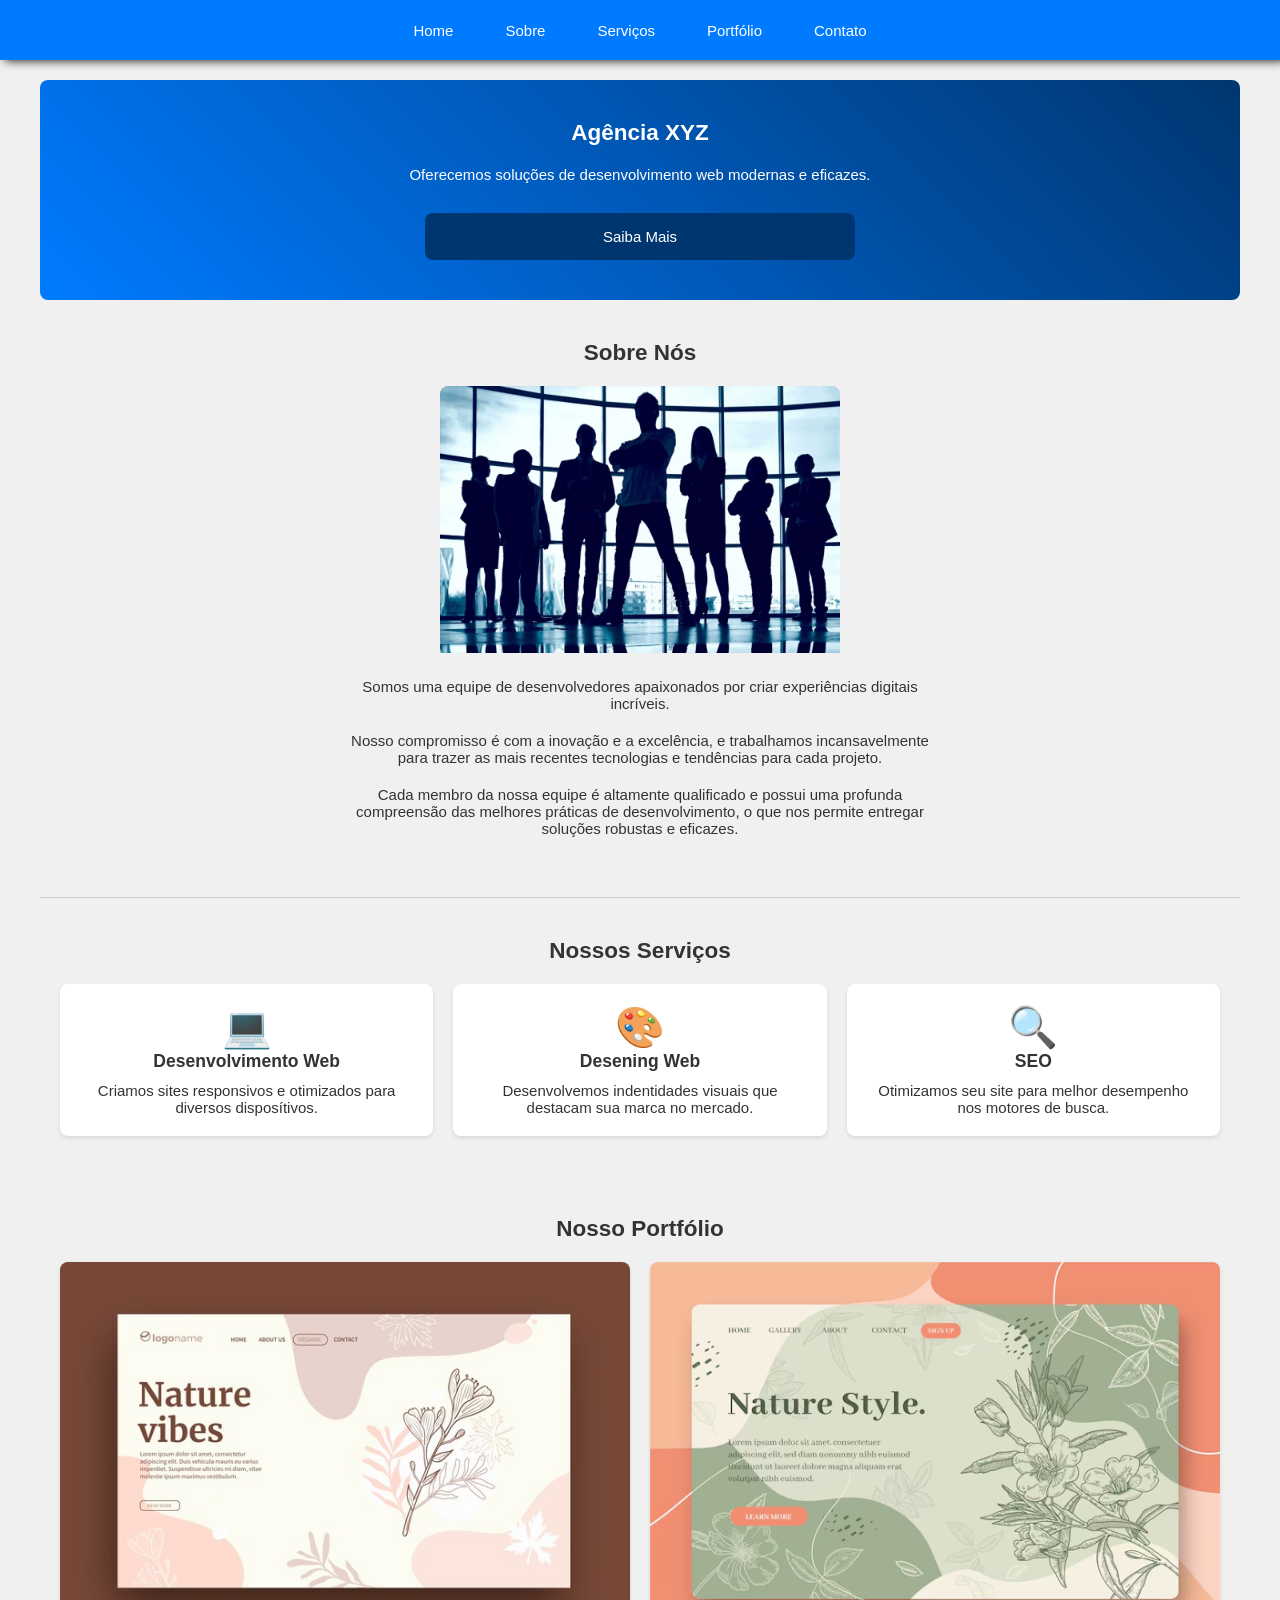
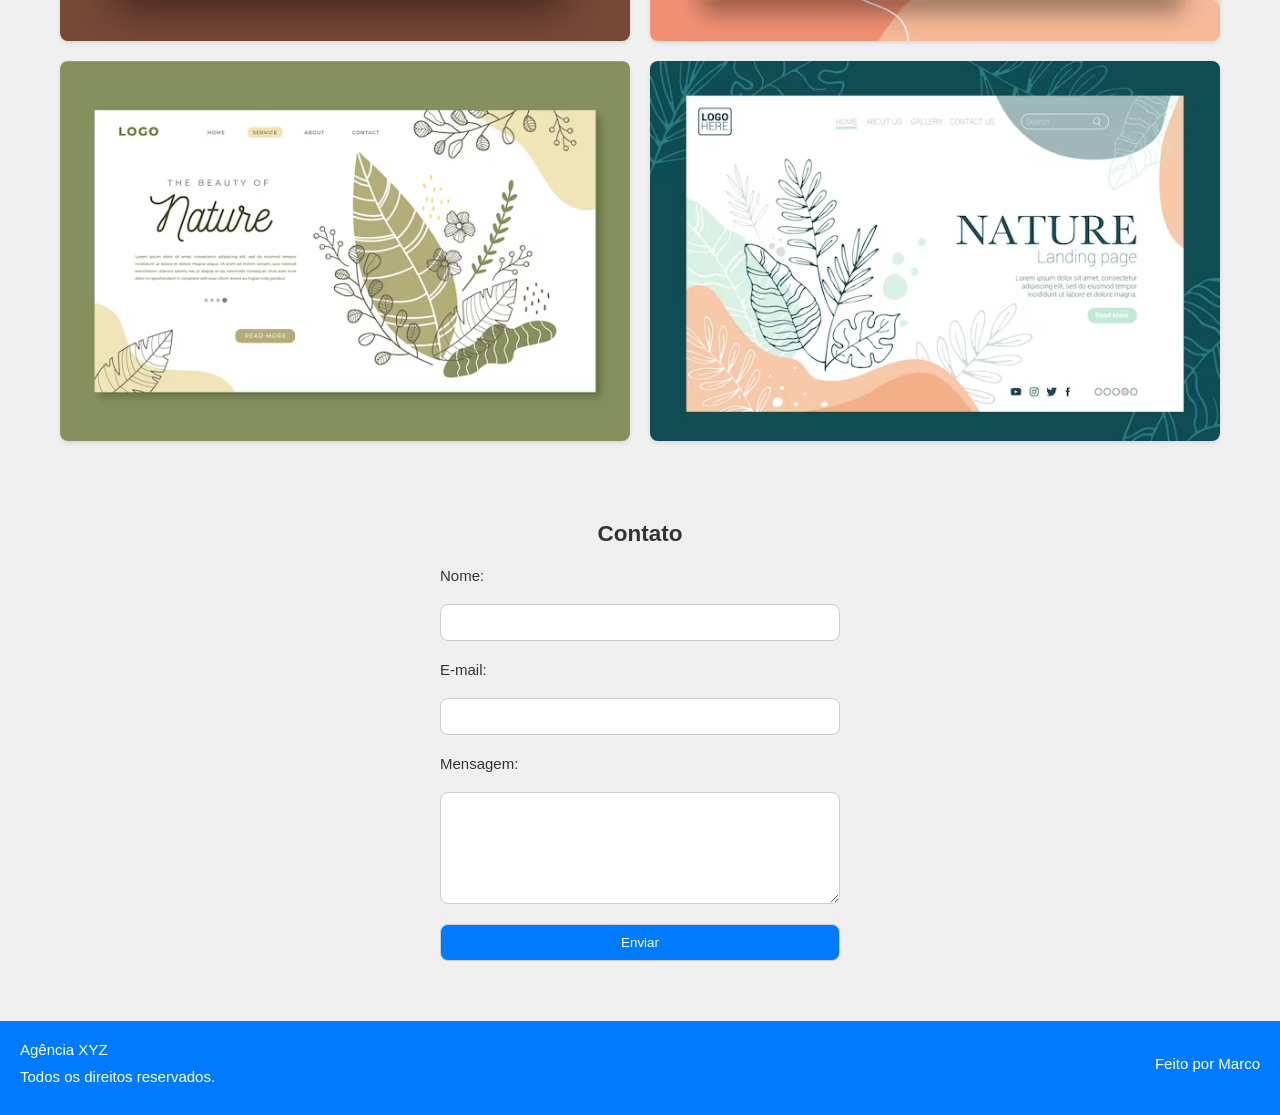
==== index.html @ f5da460e "Marco:Testes em HTM/CSS/JavaScript" ====
<html>

<head>
    <meta charset="UTF-8" />
    <title>Comece na Programação</title>
    <meta name="author" content="Marco" />
    <link rel="stylesheet" href="style.css" />
    <meta name="viewport" content="width=device-width, initial-scale=1.0" />
</head>

<body>
    <header>
        <nav>
            <ul>
                <li><a href="">Home</a></li>
                <li class="menu-hide"><a href="">Sobre</a></li>
                <li class="menu-hide"><a href="">Serviços</a></li>
                <li><a href="">Portfólio</a></li>
                <li><a href="">Contato</a></li>

            </ul>
        </nav>
    </header>
    <main>
        <section class="hero">
            <h1>Agência XYZ</h1>
            <p>Oferecemos soluções de desenvolvimento web modernas e eficazes.</p>
            <a class="cta" href="">Saiba Mais</a>
        </section>
        <section class="sobre">
            <h2>Sobre Nós</h2>
            <img src="images/team.jpg" />
            <p>Somos uma equipe de desenvolvedores apaixonados por criar experiências digitais incríveis.</p>
            <p>Nosso compromisso é com a inovação e a excelência, e trabalhamos incansavelmente para trazer as mais
                recentes tecnologias e tendências para cada projeto.</p>
            <p>Cada membro da nossa equipe é altamente qualificado e possui uma profunda compreensão das melhores
                práticas de desenvolvimento, o que nos permite entregar soluções robustas e eficazes.</p>
        </section>
        <section class="service">
            <h2>Nossos Serviços</h2>

            <div class="service-area">
                <div class="service-item">
                    <div class="service-icon">💻</div>
                    <h3>Desenvolvimento Web</h3>
                    <p>Criamos sites responsivos e otimizados para diversos disposítivos.</p>
                </div>

                <div class="service-item">
                    <div class="service-icon">🎨</div>
                    <h3>Desening Web</h3>
                    <p>Desenvolvemos indentidades visuais que destacam sua marca no mercado.</p>
                </div>

                <div class="service-item">
                    <div class="service-icon">🔍</div>
                    <h3>SEO</h3>
                    <p>Otimizamos seu site para melhor desempenho nos motores de busca.</p>
                </div>
            </div>
        </section>

        <section class="portfolio">

            <h2>Nosso Portfólio</h2>

            <div class="grid">
                <div class="grid-item">
                    <img src="images/port1.jpg" />
                </div>

                <div class="grid-item">
                    <img src="images/port2.jpg" />
                </div>

                <div class="grid-item">
                    <img src="images/port3.jpg" />
                </div>

                <div class="grid-item">
                    <img src="images/port4.jpg" />
                </div>
            </div>
        </section>

        <section class="contato">
            <h2>Contato</h2>
            <form>
                <label for="name">Nome:</label>
                <input name="name" type="text" id="name" />

                <label for="email">E-mail:</label>
                <input name="email" type="email" id="email" />

                <label for="msg">Mensagem:</label>
                <textarea name="mensagem" type="text" id="msg" rows="6"></textarea>
                <button>Enviar</button>
            </form>
        </section>
    </main>

    <footer>
        <div>
            <p>Agência XYZ</p>
            <p>Todos os direitos reservados.</p>
        </div>
        <div>
            <p>Feito por Marco</p>
        </div>
    </footer>

</body>


</html>
---- style.css ----
* {
    margin: 0;
    padding: 0;
}

:root {
    --main-bg-color: #f0f0f0;
    --main-bg-light: #fff;
    --main-text-color: #333;
    --main-text-light: #ccc;
    --primary-color: #007bff;
    --secondary-color: #003670;
    --light-color: #fff;
    --font-family: arial, sans-serif;
    --header-height: 60px;

}

html {
    font-size: 62.5%;
}

body {
    font-size: 1.5rem;
    font-family: var(--font-family);
    background-color: var(--main-bg-color);
    color: var(--main-text-color);
}

header {
    background-color: var(--primary-color);
    display: flex;
    justify-content: center;
    align-items: center;
    height: var(--header-height);
    box-shadow: 5px 0px 10px rgba(0, 0, 0, 1.5);
}

nav ul {
    display: flex;
    list-style: none;
    gap: 20px;
}

nav a {
    text-decoration: none;
    color: var(--light-color);
    padding: 8px 16px;
}

nav a:hover {
    border-radius: 10px;
    background-color: var(--secondary-color);
    transition: all 0.5s ease;
}

.menu-hide {
    display: none;
}

main {
    padding: 20px;
    margin: auto;
    max-width: 1200px;
}

.hero {
    background-image: linear-gradient(45deg, var(--primary-color), var(--secondary-color));
    color: var(--light-color);
    padding: 40px 20px;
    text-align: center;
    border-radius: 8px;

}

.hero h1 {
    padding-bottom: 20px;
}

.hero .cta {
    display: block;
    background-color: var(--secondary-color);
    color: var(--light-color);
    text-decoration: none;
    padding: 15px;
    border-radius: 8px;
    max-width: 400px;
    align-items: center;
    margin: 20px auto 0 auto;
    animation-name: bounce;
    animation-duration: 2s;
    animation-iteration-count: infinite;
}

.cta:hover {
    background-color: var(--primary-color);
}

@keyframes bounce {
    0% {
        transform: scale(1);
    }

    50% {
        transform: scale(1.07);
    }

    100% {
        transform: scale(1);
    }
}

h2 {
    padding-bottom: 20px;
}

.sobre,
.service,
.portfolio,
.contato {
    text-align: center;
    padding: 40px 20px;
}

.sobre {
    border-bottom: 1px solid var(--main-text-light);
}

.sobre p {
    padding-bottom: 10px;
    max-width: 600px;
    margin: 10px auto;
    text-align: center;
}

.sobre img {
    max-width: 100%;
    width: 400px;
    padding-bottom: 15px;
    border-radius: 8px;
}

.service-area {
    display: flex;
    flex-direction: column;
    gap: 20px;
}

.service-item {
    flex: 1;
    background-color: var(--main-bg-light);
    padding: 20px;
    border-radius: 8px;
    box-shadow: 0 2px 4px rgba(0, 0, 0, 0.1);
}

.service-icon {
    font-size: 4rem;
}

.service-item,
h3,
p {
    padding-bottom: 1rem;

}


.service-item:hover {
    transform: scale(1.08);
    transition: all 0.4s ease;
    background-color: var(--primary-color);
    color: var(--light-color);
}


.grid {
    display: grid;
    grid-template-columns: 1fr;
    gap: 20px;
}

.grid-item img {
    width: 100%;
    border-radius: 8px;
    box-shadow: 0 2px 4px rgba(0, 0, 0, 0.1);
    transition: all 0.3s ease;
}

.grid-item img:hover {
    transform: scale(1.05);
}

form {
    display: flex;
    flex-direction: column;
    gap: 20px;
    max-width: 400px;
    margin: auto;
}

form label {
    text-align: left;
}

form input,
textarea {
    border: 1px solid var(--main-text-light);
    color: var(--main-text-color);
    border-radius: 8px;
    padding: 10px;

}

button {
    padding: 10px;
    border: 1px solid var(--main-text-light);
    border-radius: 8px;
    background-color: var(--primary-color);
    color: var(--light-color);
    transition: all 0.3s ease;
}

form button:hover {
    transform: scale(1.05);
    background-color: var(--secondary-color);
    cursor: pointer;
}

footer {
    background-color: var(--primary-color);
    color: var(--light-color);
    padding: 20px;
    display: flex;
    flex-direction: column;
    gap: 20px;
    text-align: center;
}



@media(width>700px) {
    .menu-hide {
        display: block;
    }

    .service-area {
        flex-direction: row;
    }

    .grid {
        display: grid;
        grid-template-columns: repeat(2, 1fr);
    }

    footer {
        flex-direction: row;
        justify-content: space-between;
        align-items: center;
        text-align: left;
    }

}
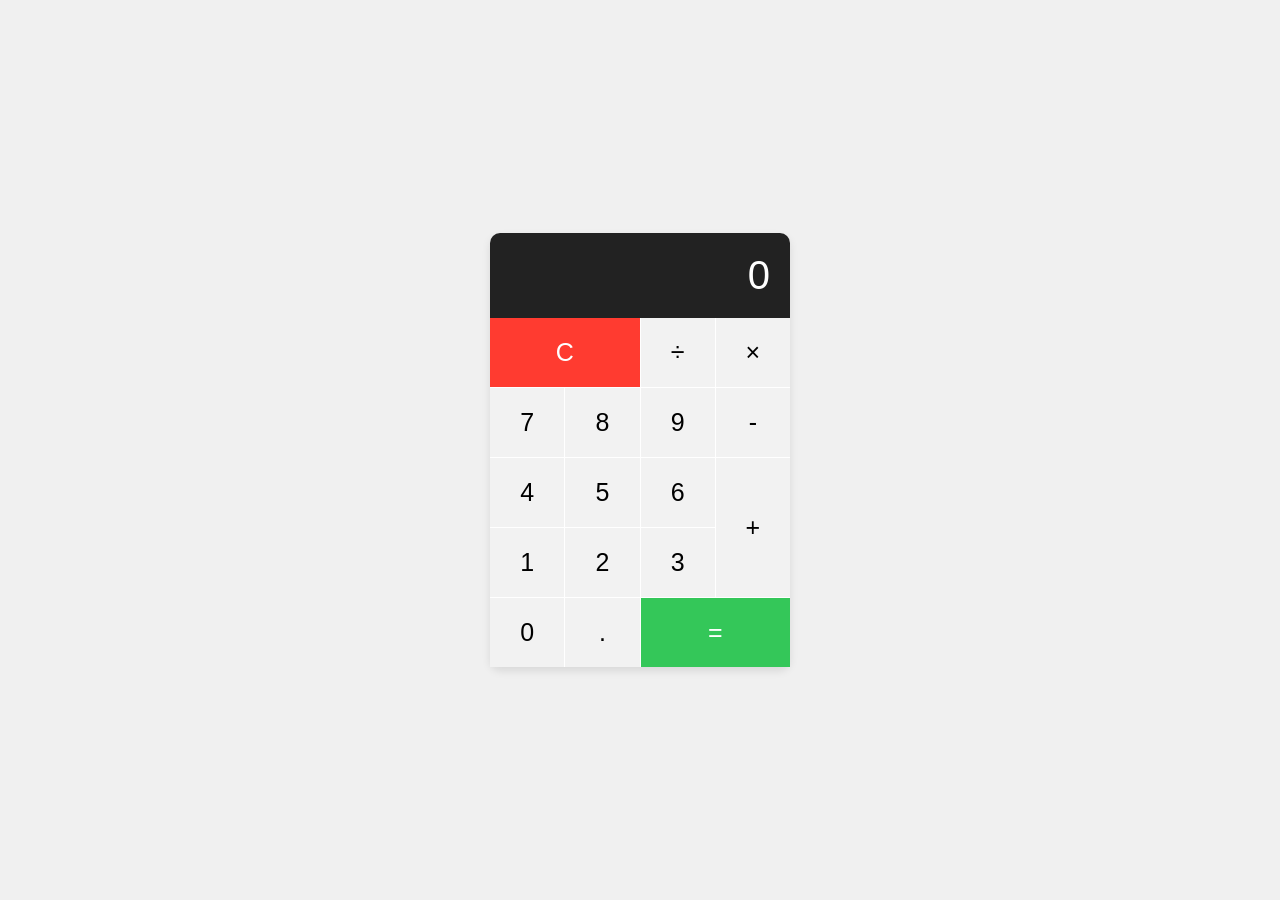
==== commit 0e99c00f: "Marco: testes com JavaScript/Calculadora" ====
--- a/index.html
+++ b/index.html
@@ -1,115 +1,38 @@
-<html>
+<!DOCTYPE html>
+<html lang="pt-BR">
 
 <head>
-    <meta charset="UTF-8" />
-    <title>Comece na Programação</title>
-    <meta name="author" content="Marco" />
-    <link rel="stylesheet" href="style.css" />
-    <meta name="viewport" content="width=device-width, initial-scale=1.0" />
+    <meta charset="UTF-8">
+    <meta name="viewport" content="width=device-width, initial-scale=1.0">
+    <title>Calculadora</title>
+    <link rel="stylesheet" href="styles.css">
 </head>
 
 <body>
-    <header>
-        <nav>
-            <ul>
-                <li><a href="">Home</a></li>
-                <li class="menu-hide"><a href="">Sobre</a></li>
-                <li class="menu-hide"><a href="">Serviços</a></li>
-                <li><a href="">Portfólio</a></li>
-                <li><a href="">Contato</a></li>
+    <div class="calculator">
+        <div class="calculator-display" id="display">0</div>
+        <div class="calculator-keys">
+            <button class="key red" onclick="clicked('c')">C</button>
+            <button class="key" onclick="clicked('÷')">÷</button>
+            <button class="key" onclick="clicked('×')">×</button>
+            <button class="key" onclick="clicked('7')">7</button>
+            <button class="key" onclick="clicked('8')">8</button>
+            <button class="key" onclick="clicked('9')">9</button>
+            <button class="key" onclick="clicked('-')">-</button>
+            <button class="key" onclick="clicked('4')">4</button>
+            <button class="key" onclick="clicked('5')">5</button>
+            <button class="key" onclick="clicked('6')">6</button>
+            <button class="key row-2" onclick="clicked('+')">+</button>
+            <button class="key" onclick="clicked('1')">1</button>
+            <button class="key" onclick="clicked('2')">2</button>
+            <button class="key" onclick="clicked('3')">3</button>
+            <button class="key" onclick="clicked('0')">0</button>
+            <button class="key" onclick="clicked('.')">.</button>
+            <button class="key green" onclick="clicked('=')">=</button>
 
-            </ul>
-        </nav>
-    </header>
-    <main>
-        <section class="hero">
-            <h1>Agência XYZ</h1>
-            <p>Oferecemos soluções de desenvolvimento web modernas e eficazes.</p>
-            <a class="cta" href="">Saiba Mais</a>
-        </section>
-        <section class="sobre">
-            <h2>Sobre Nós</h2>
-            <img src="images/team.jpg" />
-            <p>Somos uma equipe de desenvolvedores apaixonados por criar experiências digitais incríveis.</p>
-            <p>Nosso compromisso é com a inovação e a excelência, e trabalhamos incansavelmente para trazer as mais
-                recentes tecnologias e tendências para cada projeto.</p>
-            <p>Cada membro da nossa equipe é altamente qualificado e possui uma profunda compreensão das melhores
-                práticas de desenvolvimento, o que nos permite entregar soluções robustas e eficazes.</p>
-        </section>
-        <section class="service">
-            <h2>Nossos Serviços</h2>
-
-            <div class="service-area">
-                <div class="service-item">
-                    <div class="service-icon">💻</div>
-                    <h3>Desenvolvimento Web</h3>
-                    <p>Criamos sites responsivos e otimizados para diversos disposítivos.</p>
-                </div>
-
-                <div class="service-item">
-                    <div class="service-icon">🎨</div>
-                    <h3>Desening Web</h3>
-                    <p>Desenvolvemos indentidades visuais que destacam sua marca no mercado.</p>
-                </div>
-
-                <div class="service-item">
-                    <div class="service-icon">🔍</div>
-                    <h3>SEO</h3>
-                    <p>Otimizamos seu site para melhor desempenho nos motores de busca.</p>
-                </div>
-            </div>
-        </section>
-
-        <section class="portfolio">
-
-            <h2>Nosso Portfólio</h2>
-
-            <div class="grid">
-                <div class="grid-item">
-                    <img src="images/port1.jpg" />
-                </div>
-
-                <div class="grid-item">
-                    <img src="images/port2.jpg" />
-                </div>
-
-                <div class="grid-item">
-                    <img src="images/port3.jpg" />
-                </div>
-
-                <div class="grid-item">
-                    <img src="images/port4.jpg" />
-                </div>
-            </div>
-        </section>
-
-        <section class="contato">
-            <h2>Contato</h2>
-            <form>
-                <label for="name">Nome:</label>
-                <input name="name" type="text" id="name" />
-
-                <label for="email">E-mail:</label>
-                <input name="email" type="email" id="email" />
-
-                <label for="msg">Mensagem:</label>
-                <textarea name="mensagem" type="text" id="msg" rows="6"></textarea>
-                <button>Enviar</button>
-            </form>
-        </section>
-    </main>
-
-    <footer>
-        <div>
-            <p>Agência XYZ</p>
-            <p>Todos os direitos reservados.</p>
         </div>
-        <div>
-            <p>Feito por Marco</p>
-        </div>
-    </footer>
-
+    </div>
+    <script src="java2.js"></script>
 </body>
 
-
 </html>
--- a/styles.css
+++ b/styles.css
@@ -0,0 +1,65 @@
+html {
+    font-size: 62.5%;
+}
+
+body {
+    display: flex;
+    justify-content: center;
+    align-items: center;
+    height: 100vh;
+    margin: 0;
+    font-family: 'Arial', sans-serif;
+    background-color: #f0f0f0;
+}
+
+.calculator {
+    border-radius: 10px;
+    box-shadow: 0 4px 8px rgba(0, 0, 0, 0.1);
+    width: 300px;
+    background-color: #fff;
+}
+
+.calculator-display {
+    background-color: #222;
+    color: #fff;
+    font-size: 4rem;
+    padding: 20px;
+    text-align: right;
+    border-top-left-radius: 10px;
+    border-top-right-radius: 10px;
+}
+
+.calculator-keys {
+    display: grid;
+    grid-template-columns: repeat(4, 1fr);
+    grid-gap: 1px;
+}
+
+.key {
+    background-color: #f2f2f2;
+    border: none;
+    padding: 20px;
+    font-size: 2.5rem;
+    cursor: pointer;
+    outline: none;
+}
+
+.key:hover {
+    opacity: .7;
+}
+
+.key.red {
+    background-color: #ff3b30;
+    color: white;
+    grid-column: span 2;
+}
+
+.key.green {
+    background-color: #34c759;
+    color: white;
+    grid-column: span 2;
+}
+
+.key.row-2 {
+    grid-row: span 2;
+}
